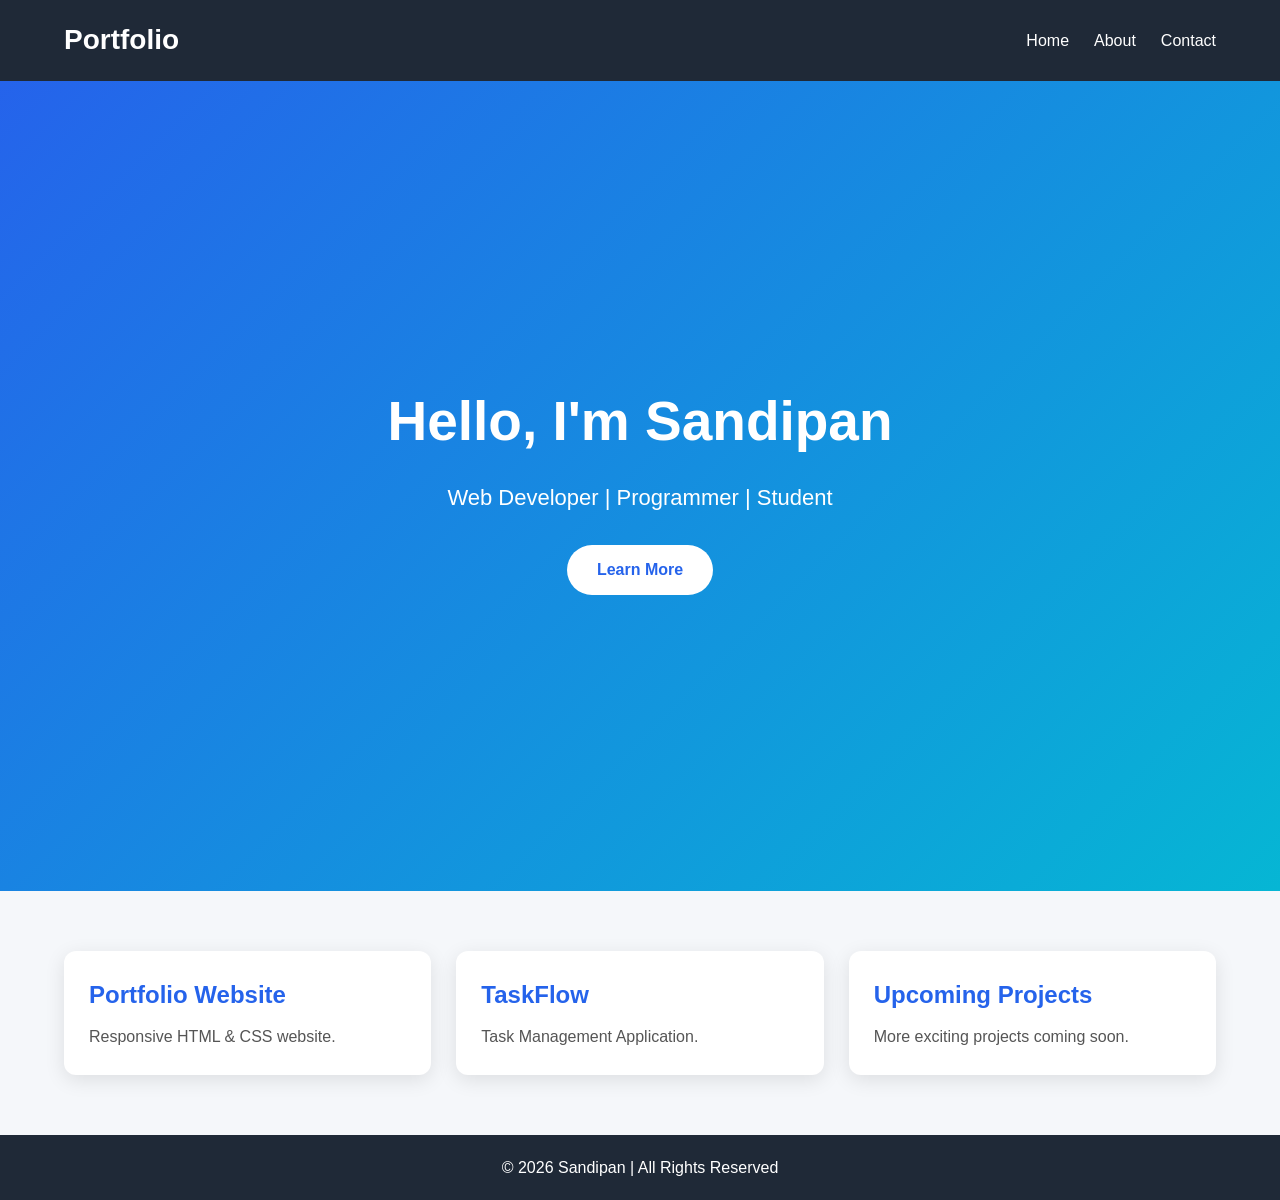
==== index.html @ 79d56df3 "Add files via upload" ====
<!DOCTYPE html>
<html lang="en">
<head>
<meta charset="UTF-8">
<meta name="viewport" content="width=device-width, initial-scale=1.0">
<title>Portfolio | Home</title>
<link rel="stylesheet" href="styles/main.css">
<link rel="stylesheet" href="stylesh.css">
</head>

<body>

<header>
<nav>
<h2 class="logo">Portfolio</h2>

<ul>
<li><a href="index.html">Home</a></li>
<li><a href="about.html">About</a></li>
<li><a href="contact.html">Contact</a></li>
</ul>

</nav>
</header>

<section class="hero">

<h1>Hello, I'm Sandipan</h1>

<p>Web Developer | Programmer | Student</p>

<a href="about.html" class="btn">Learn More</a>

</section>

<section class="projects">

<div class="card">
<h2>Portfolio Website</h2>
<p>Responsive HTML & CSS website.</p>
</div>

<div class="card">
<h2>TaskFlow</h2>
<p>Task Management Application.</p>
</div>

<div class="card">
<h2>Upcoming Projects</h2>
<p>More exciting projects coming soon.</p>
</div>

</section>

<footer>

<p>© 2026 Sandipan | All Rights Reserved</p>

</footer>

</body>
</html>
---- stylesh.css ----
/* Reset */
* {
    margin: 0;
    padding: 0;
    box-sizing: border-box;
}

body {
    font-family: Arial, Helvetica, sans-serif;
    background: #f5f7fa;
    color: #333;
    line-height: 1.6;
}

/* Navigation */
header {
    background: #1f2937;
    position: sticky;
    top: 0;
    z-index: 100;
}

nav {
    width: 90%;
    max-width: 1200px;
    margin: auto;
    display: flex;
    justify-content: space-between;
    align-items: center;
    padding: 18px 0;
}

.logo {
    color: white;
    font-size: 28px;
    font-weight: bold;
}

nav ul {
    display: flex;
    list-style: none;
}

nav ul li {
    margin-left: 25px;
}

nav ul li a {
    color: white;
    text-decoration: none;
    transition: 0.3s;
    font-size: 16px;
}

nav ul li a:hover {
    color: #38bdf8;
}

/* Hero Section */
.hero {
    height: 90vh;
    background: linear-gradient(135deg, #2563eb, #06b6d4);
    color: white;
    display: flex;
    justify-content: center;
    align-items: center;
    text-align: center;
    flex-direction: column;
    padding: 20px;
}

.hero h1 {
    font-size: 55px;
    margin-bottom: 15px;
}

.hero p {
    font-size: 22px;
    margin-bottom: 30px;
}

.btn {
    display: inline-block;
    background: white;
    color: #2563eb;
    padding: 12px 30px;
    border-radius: 30px;
    text-decoration: none;
    font-weight: bold;
    transition: 0.3s;
}

.btn:hover {
    background: #1f2937;
    color: white;
}

/* Projects */
.projects {
    width: 90%;
    max-width: 1200px;
    margin: 60px auto;
    display: grid;
    grid-template-columns: repeat(auto-fit, minmax(280px, 1fr));
    gap: 25px;
}

.card {
    background: white;
    padding: 25px;
    border-radius: 12px;
    box-shadow: 0 5px 20px rgba(0,0,0,0.1);
    transition: 0.3s;
}

.card:hover {
    transform: translateY(-8px);
}

.card h2 {
    color: #2563eb;
    margin-bottom: 10px;
}

.card p {
    color: #555;
}

/* Footer */
footer {
    background: #1f2937;
    color: white;
    text-align: center;
    padding: 20px;
    margin-top: 60px;
}

/* Responsive */
@media (max-width: 768px) {

    nav {
        flex-direction: column;
    }

    nav ul {
        margin-top: 15px;
        flex-direction: column;
        align-items: center;
    }

    nav ul li {
        margin: 10px 0;
    }

    .hero h1 {
        font-size: 38px;
    }

    .hero p {
        font-size: 18px;
    }
}
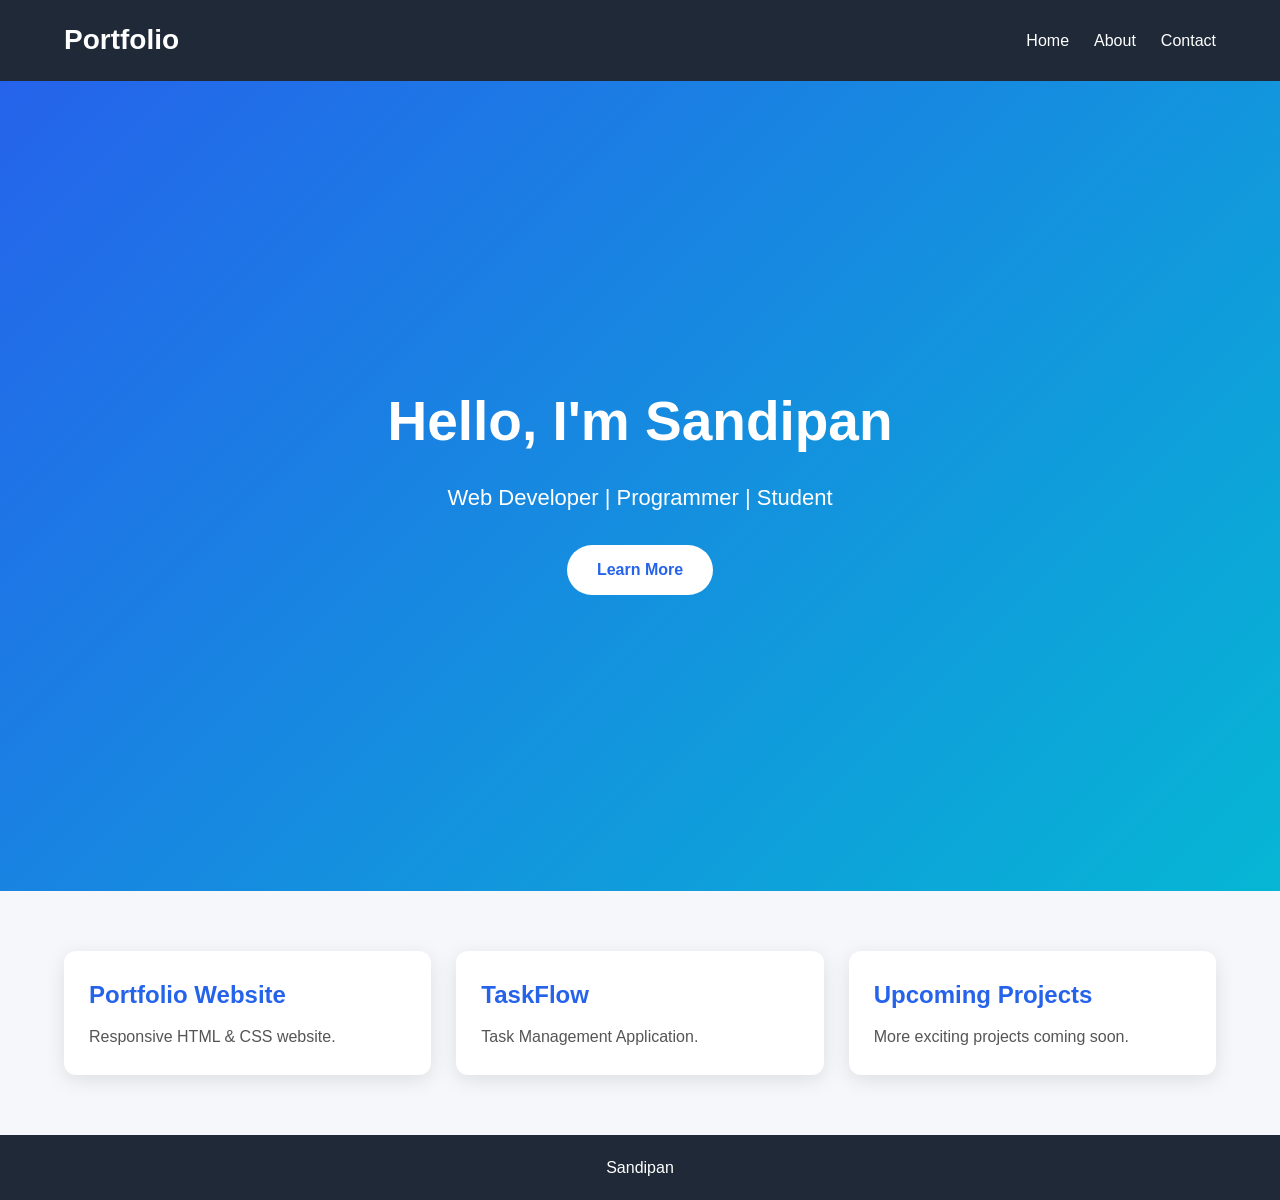
==== commit 3eba06c7: "Update index.html" ====
--- a/index.html
+++ b/index.html
@@ -54,9 +54,9 @@
 
 <footer>
 
-<p>© 2026 Sandipan | All Rights Reserved</p>
+<p> Sandipan</p>
 
 </footer>
 
 </body>
-</html>+</html>
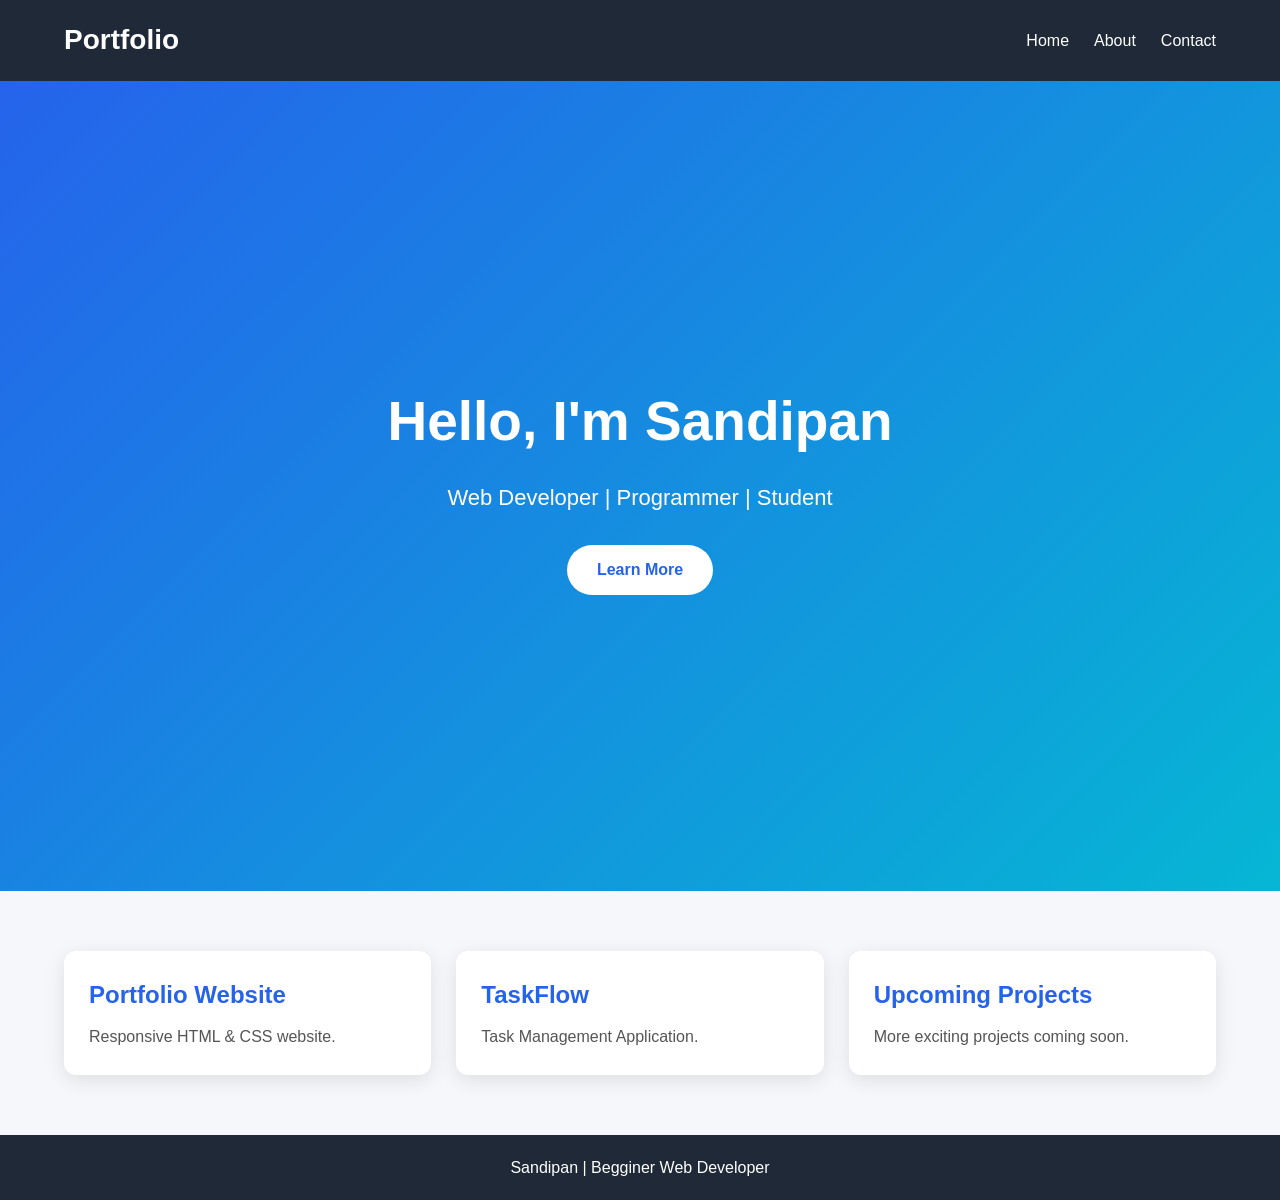
==== commit e2d2161b: "Update index.html" ====
--- a/index.html
+++ b/index.html
@@ -54,7 +54,7 @@
 
 <footer>
 
-<p> Sandipan</p>
+<p> Sandipan | Begginer Web Developer</p>
 
 </footer>
 
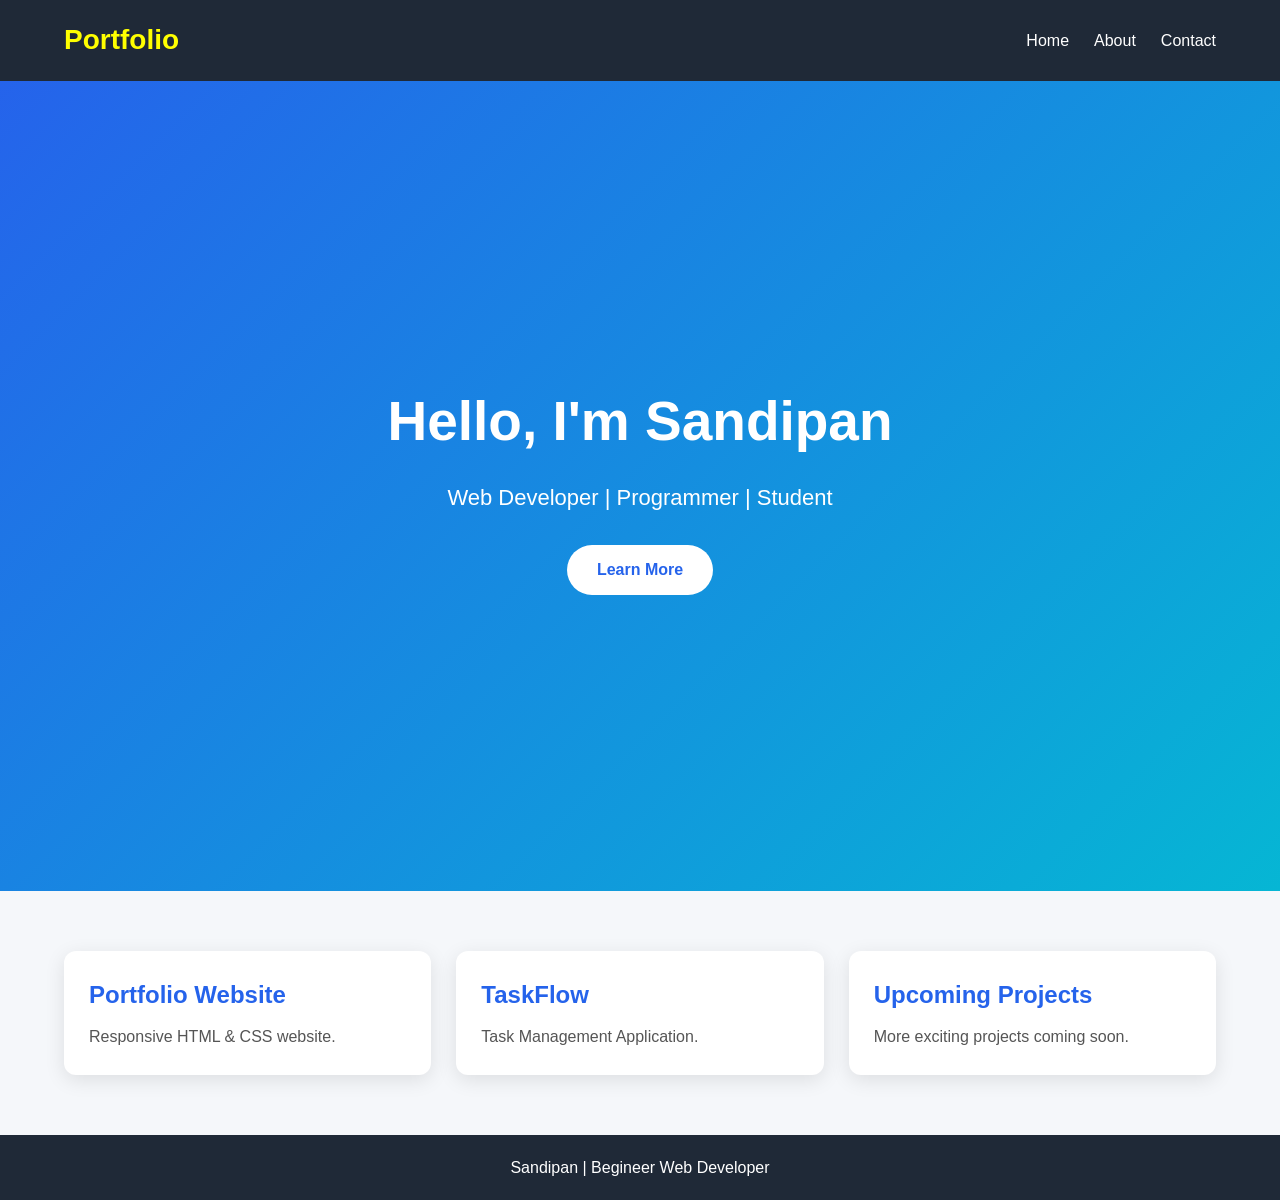
==== commit fe0dcc94: "Update index.html" ====
--- a/index.html
+++ b/index.html
@@ -54,7 +54,7 @@
 
 <footer>
 
-<p> Sandipan | Begginer Web Developer</p>
+<p> Sandipan | Begineer Web Developer</p>
 
 </footer>
 
--- a/stylesh.css
+++ b/stylesh.css
@@ -31,7 +31,7 @@
 }
 
 .logo {
-    color: white;
+    color: yellow;
     font-size: 28px;
     font-weight: bold;
 }
@@ -159,4 +159,4 @@
     .hero p {
         font-size: 18px;
     }
-}+}
